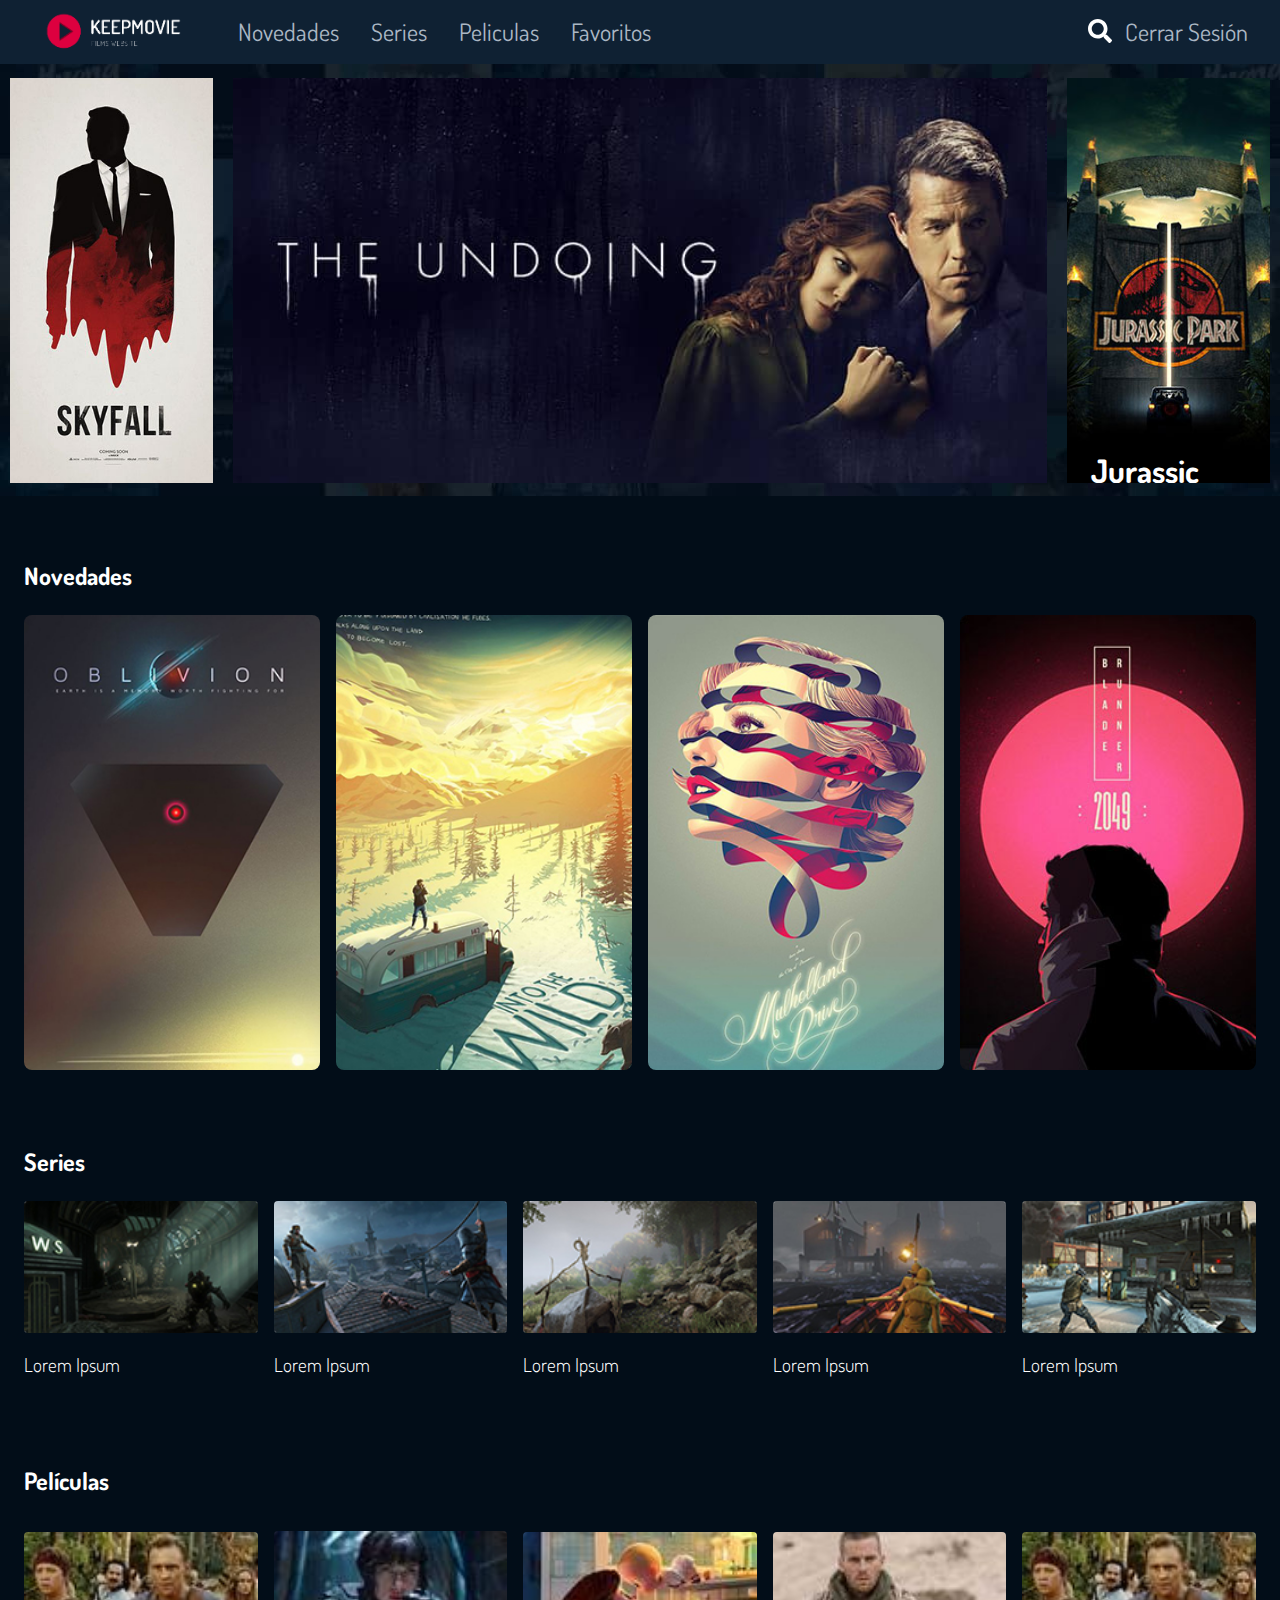
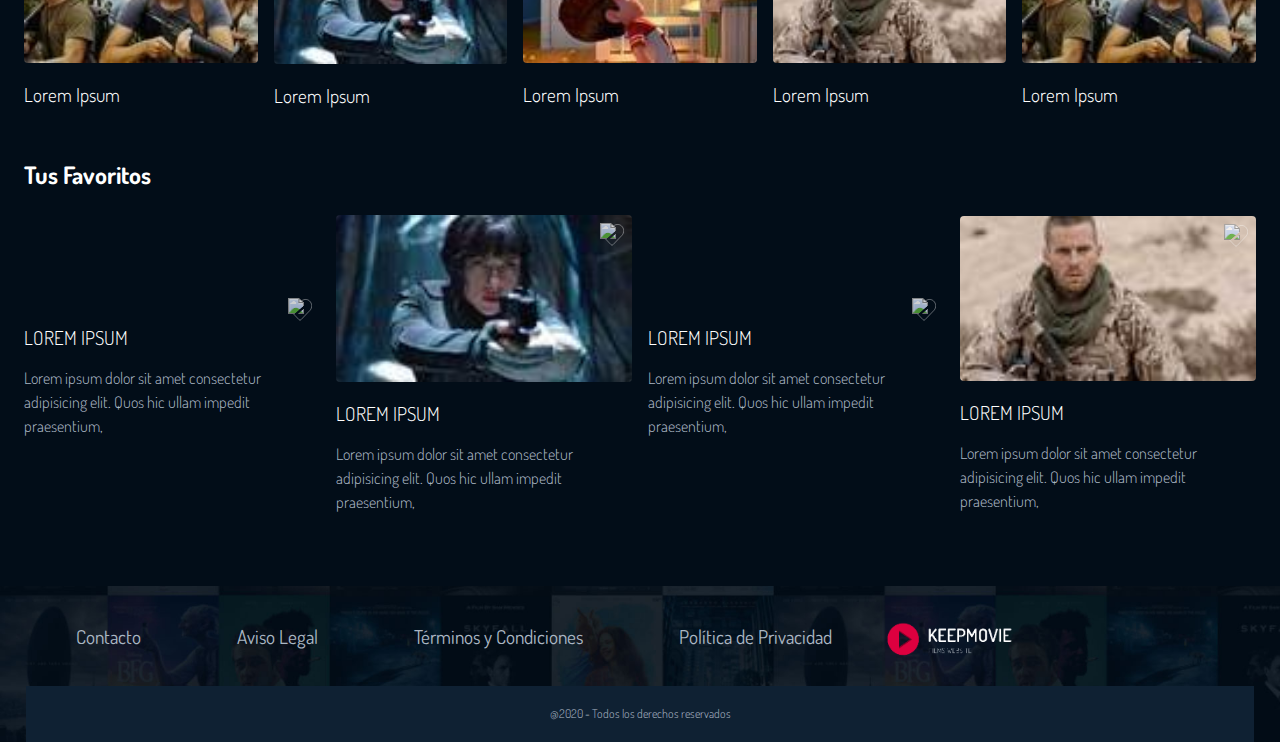
==== src/home.html @ b4429f15 "Subir practica completa" ====
<!DOCTYPE html>
<html lang="en">

<head>
	<meta charset="UTF-8">
	<meta name="viewport" content="width=device-width, initial-scale=1.0">
	<title>Ver Todas las Series Online</title>
	<link rel="stylesheet" href="./css/style.css">
</head>

<body>
	<nav id="navbar" class="navbar">
		<div class="logo">
			<a href="./home.html"><img src="./img/Logo4.png" alt=""></a>
		</div>

		<input type="checkbox" id="burger-checkbox">
		<label for="burger-checkbox" class="burger-label"></label>


		<ul class="navbar-list open">
			<li class="navbar-item"><a href="#Novedades">Novedades</a></li>
			<li class="navbar-item"><a href="#Series">Series</a></li>
			<li class="navbar-item"><a href="#Pelis">Peliculas</a></li>
			<li class="navbar-item"><a href="#Favoritos">Favoritos</a></li>
			<div class="navbar-item sesion"><a href="./index.html" target="_self">Cerrar Sesión</a></div>
		</ul>

		<div class="login">
			<div class="search">
				<a href="/search.html" target="_self" rel="noopener,noreferrer">
					<label for="search-checkbox" class="search-label"></label>
				</a>
				<div class="section"><a href="index.html">Cerrar Sesión</a></div>
			</div>
		</div>

	</nav>

	<!-- Slider Destacados -->
	<header class="slider">
		<div class="slide">
			<div class="content">
				<div class="description">
					<h2>SkyFall</h2>
				</div>
			</div>
		</div>
		<div class="slide">
			<div class="content">
				<div class="description">
					<h2>The Undoing</h2>
				</div>
			</div>
		</div>
		<div class="slide">
			<div class="content">
				<div class="description">
					<h2>Jurassic Park</h2>
				</div>
			</div>
		</div>
	</header>

	<!-- Contenido Principal-->
	<div class="wrapper">
		<main class="main-container">
			<section id="Novedades">
				<div class="header">
					<h1>Novedades</h1>
				</div>
				<div class="body">
					<div class="flex-card-container tablet">
						<article class="flex-card">
							<a href="./single.html" target="_Self" rel="noopener, noreferrer">
								<img src="./img/peli1.jpg" alt="">

								<div class="oculto">
									<div class="card-img-top">
										<input type="checkbox" id="favorite-checkbox">
										<label for="favorite-checkbox" class="favorite-label"></label>
									</div>
									<div class="details">
										<h2 class="title">Oblivion</h2>
										<div class="rating">
											<p class="punctuation">
												<img class="icon-star" src="../img/rating.svg">
												<span>7</span>/ 10
											</p>
											<ul>
												<li>2013</li>
											</ul>
										</div>
										<p class="sipnosis">Las Beta Tester más poderosas de la Tierra deben unirse
											para proteger un sofwarre de un bug permanente.
										</p>
									</div>
								</div>
							</a>
						</article>
						<article class="flex-card">
							<a href="./single.html" target="_Self" rel="noopener, noreferrer">
								<img src="./img/peli2.jpg" alt="">
								<div class="oculto">
									<div class="card-img-top">
										<input type="checkbox" id="favorite-checkbox2">
										<label for="favorite-checkbox2" class="favorite-label"></label>
									</div>
									<div class="details">
										<h2 class="title">Into the Wild</h2>
										<div class="rating">
											<p class="punctuation">
												<img class="icon-star" src="../img/rating.svg">
												<span>8</span>/ 10
											</p>
											<ul>
												<li>2007</li>
											</ul>
										</div>
										<p class="sipnosis">Narra la travesía de un estudiante de Bootcamp pasando por
											diferentes temáticas que conforman toda una aventura.
										</p>
									</div>
								</div>
							</a>
						</article>

						<article class="flex-card">
							<a href="./single.html" target="_Self" rel="noopener, noreferrer">
								<img src="./img/peli3.jpg" alt="">

								<div class="oculto">
									<div class="card-img-top">
										<input type="checkbox" id="favorite-checkbox3">
										<label for="favorite-checkbox3" class="favorite-label"></label>
									</div>
									<div class="details">
										<h2 class="title">Mulholland drive</h2>
										<div class="rating">
											<p class="punctuation">
												<img class="icon-star" src="../img/rating.svg">
												<span>9</span>/ 10
											</p>
											<ul>
												<li>2001</li>
											</ul>
										</div>
										<p class="sipnosis">Una aspirante a programadora, inicia todo un viaje
											introespectivo a través del
											código
										</p>
									</div>
								</div>
							</a>
						</article>
						<article class="flex-card">
							<a href="./single.html" target="_Self" rel="noopener, noreferrer"></a>
							<img src="./img/peli4.jpg" alt="">

							<div class="oculto">
								<div class="card-img-top">
									<input type="checkbox" id="favorite-checkbox4">
									<label for="favorite-checkbox4" class="favorite-label"></label>
								</div>
								<div class="details">
									<h2 class="title">Blade Runners</h2>
									<div class="rating">
										<p class="punctuation">
											<img class="icon-star" src="../img/rating.svg">
											<span>10</span>/ 10
										</p>
										<ul>
											<li>1982</li>
										</ul>
									</div>
									<p class="sipnosis">Un robots que enseña a sus discipulos robots a escribir código
										mediante la música.
									</p>
								</div>
							</div>
							</a>
						</article>
					</div>
				</div>
			</section>

			<section id="Series">
				<div class="header">
					<h1>Series</h1>
				</div>
				<div class="flex-card-container">
					<article class="flex-card">
						<a href="single.html" target="_rel">
							<img class="thumbails" src="./img/Recomendado1.jpg" alt="">
							<h2 class="title">Lorem Ipsum</h2>
						</a>
					</article>

					<article class="flex-card">
						<a href="single.html" target="_rel">
							<img class="thumbails" src="./img/Recomendado2.jpg" alt="">
							<h2 class="title">Lorem Ipsum</h2>
						</a>
					</article>

					<article class="flex-card">
						<a href="single.html" target="_rel">
							<img class="thumbails" src="./img/Recomendado3.jpg" alt="">
							<h2 class="title">Lorem Ipsum</h2>
						</a>
					</article>

					<article class="flex-card">
						<a href="single.html" target="_rel">
							<img class="thumbails" src="./img/Recomendado4.jpg" alt="">
							<h2 class="title">Lorem Ipsum</h2>
						</a>

					</article>

					<article class="flex-card">
						<a href="single.html" target="_rel">
							<img class="thumbails" src="./img/Recomendado5.jpg" alt="">
							<h2 class="title">Lorem Ipsum</h2>
						</a>

					</article>

					<article class="flex-card">
						<a href="single.html" target="_rel">
							<img class="thumbails" src="./img/Recomendado6.jpg" alt="">
							<h2 class="title">Lorem Ipsum</h2>
						</a>
					</article>
				</div>
			</section>

			<section id="Pelis">
				<div class="header">
					<h1>Películas</h1>
				</div>
				<div class="flex-card-container">
					<article class="flex-card">
						<a href="single.html" target="_rel">
							<img class="thumbails" src="./img/pelicula1.jpg" alt="">
							<h2 class="title">Lorem Ipsum</h2>
						</a>
					</article>

					<article class="flex-card">
						<a href="single.html" target="_rel">
							<img class="thumbails" src="./img/pelicula2.jpg" alt="">
							<h2 class="title">Lorem Ipsum</h2>
						</a>
					</article>

					<article class="flex-card">
						<a href="single.html" target="_rel">
							<img class="thumbails" src="./img/pelicula3.jpg" alt="">
							<h2 class="title">Lorem Ipsum</h2>
						</a>
					</article>

					<article class="flex-card">
						<a href="single.html" target="_rel">
							<img class="thumbails" src="./img/pelicula4.jpg" alt="">
							<h2 class="title">Lorem Ipsum</h2>
						</a>
					</article>

					<article class="flex-card">
						<a href="single.html" target="_rel">
							<img class="thumbails" src="./img/pelicula1.jpg" alt="">
							<h2 class="title">Lorem Ipsum</h2>
						</a>
					</article>

					<article class="flex-card">
						<a href="single.html" target="_rel">
							<img class="thumbails" src="./img/pelicula6.jpg" alt="">
							<h2 class="title">Lorem Ipsum</h2>
						</a>
					</article>
				</div>
			</section>

			<section id="Favoritos">
				<div class="header">
					<h1>Tus Favoritos</h1>
				</div>
				<div class="flex-card-container">
					<article class="flex-card">
						<div class="card-img-top favorite-hard">
							<img src="../img/favorito.svg" class="">
						</div>
						<img class="thumbails" src="./img/recomendado1.jpg" alt="">
						<h2 class="title">Lorem Ipsum</h2>
						<p>Lorem ipsum dolor sit amet consectetur adipisicing elit. Quos hic ullam impedit praesentium,
						</p>
					</article>

					<article class="flex-card">
						<div class="card-img-top favorite-hard">
							<img src="../img/favorito.svg" class="">
						</div>
						<img class="thumbails" src="./img/pelicula2.jpg" alt="">
						<h2 class="title">Lorem Ipsum</h2>
						<p>Lorem ipsum dolor sit amet consectetur adipisicing elit. Quos hic ullam impedit praesentium,
						</p>
					</article>

					<article class="flex-card">
						<div class="card-img-top favorite-hard">
							<img src="../img/favorito.svg" class="">
						</div>
						<img class="thumbails" src="./img/recomendado3.jpg" alt="">
						<h2 class="title">Lorem Ipsum</h2>
						<p>Lorem ipsum dolor sit amet consectetur adipisicing elit. Quos hic ullam impedit praesentium,
						</p>

					</article>

					<article class="flex-card">

						<div class="card-img-top favorite-hard">
							<img src="../img/favorito.svg" class="">
						</div>
						<img class="thumbails" src="./img/pelicula4.jpg" alt="">
						<h2 class="title">Lorem Ipsum</h2>
						<p>Lorem ipsum dolor sit amet consectetur adipisicing elit. Quos hic ullam impedit praesentium,
						</p>
					</article>
				</div>
			</section>
		</main>
	</div>

	<footer class="footer">
		<div class="footer-menu">
			<ul class="footer-list">
				<li class="footer-item"><a href="./404.html">Contacto</a></li>
				<li class="footer-item"><a href="./404.html">Aviso Legal</a></li>
				<li class="footer-item"><a href="./404.html">Términos y Condiciones</a></li>
				<li class="footer-item"><a href="./404.html">Política de Privacidad</a></li>
			</ul>
			<a href="./home.html" target="_self" class="logo-footer"><img src="./img/Logo4.png" alt=""></a>
		</div>
		<p class="credit">@2020 - Todos los derechos reservados</p>
	</footer>

</body>

</html>
---- src/css/style.css ----
@import url(./reset.css);
@import url(./global.css);
@import url(./navbar.css);
@import url(./header.css);
@import url(./login.css);  
@import url(./main.css);
@import url(./single.css);
@import url(./footer.css);
@import url(./animations.css);
@import url(./search.css);
@import url(./404.css);
@import url(./comingsoon.css);
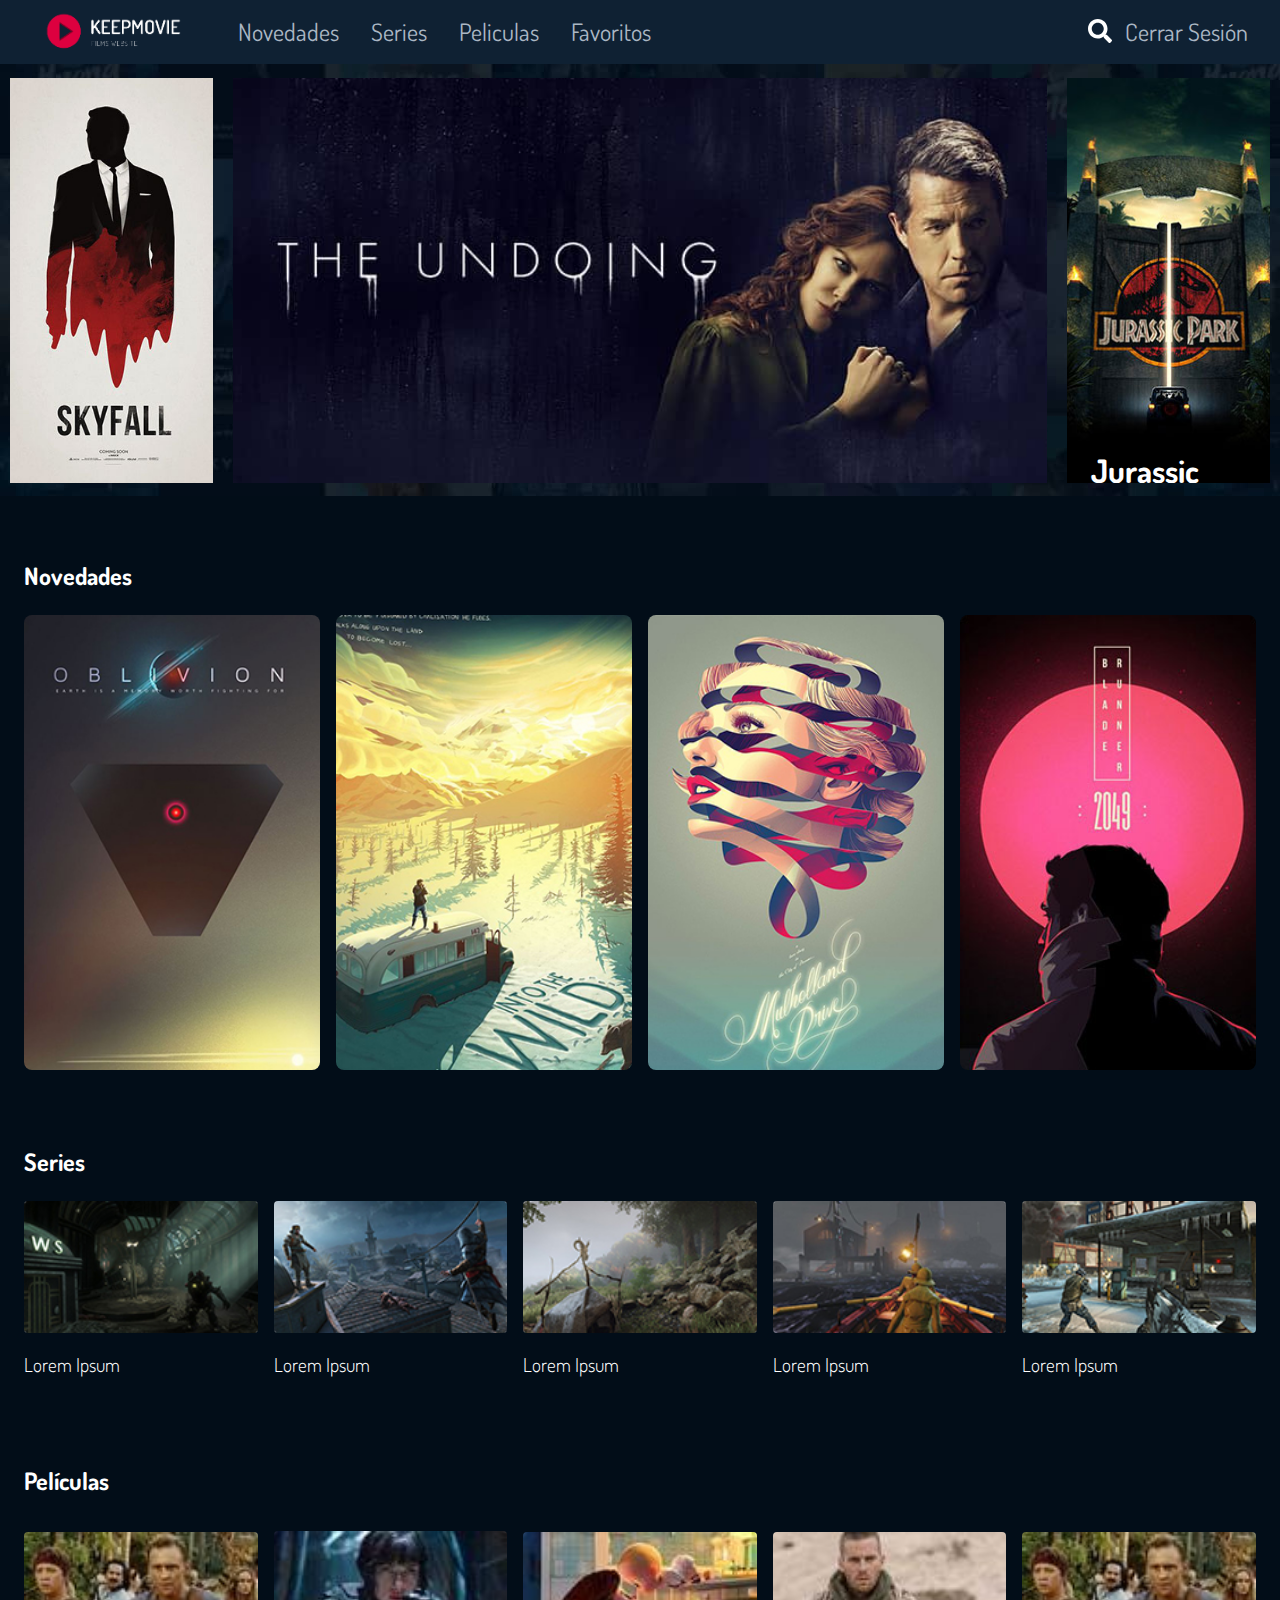
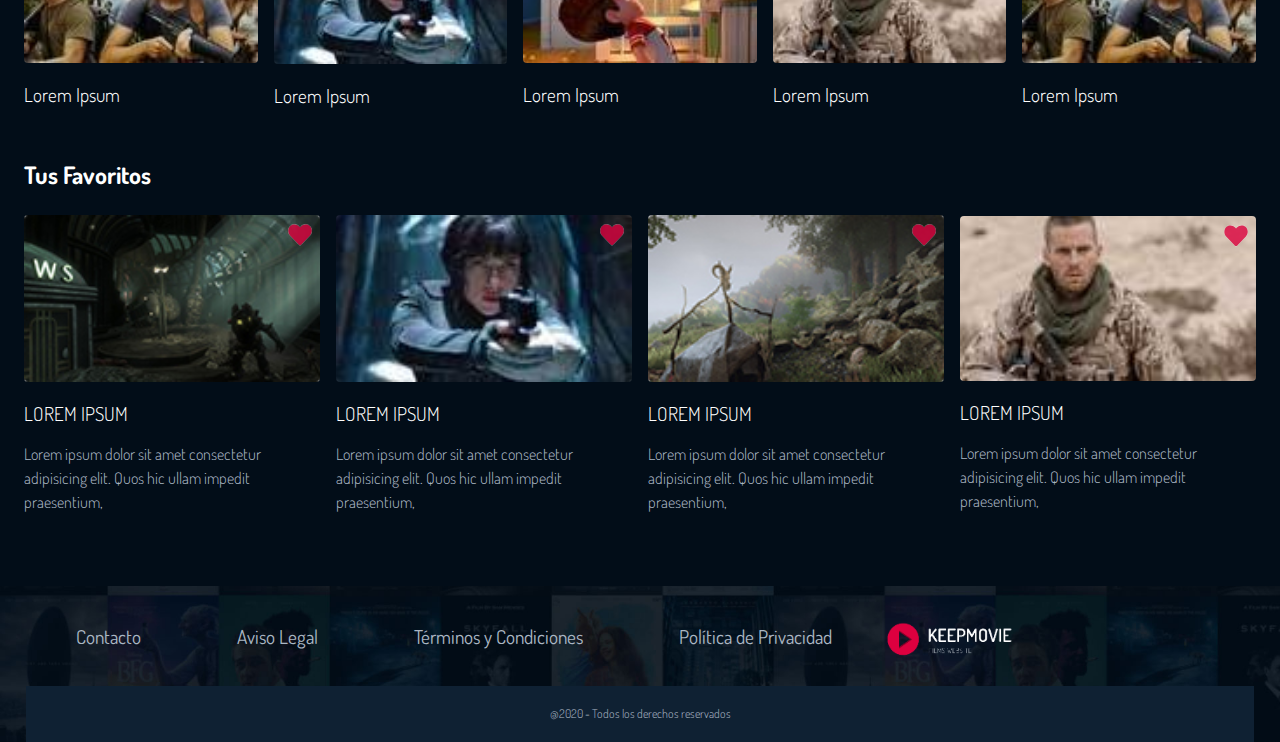
==== commit af418386: "Retoques en las rutas de imágenes" ====
--- a/src/home.html
+++ b/src/home.html
@@ -28,7 +28,7 @@
 
 		<div class="login">
 			<div class="search">
-				<a href="/search.html" target="_self" rel="noopener,noreferrer">
+				<a href="./search.html" target="_self" rel="noopener,noreferrer">
 					<label for="search-checkbox" class="search-label"></label>
 				</a>
 				<div class="section"><a href="index.html">Cerrar Sesión</a></div>
@@ -84,7 +84,7 @@
 										<h2 class="title">Oblivion</h2>
 										<div class="rating">
 											<p class="punctuation">
-												<img class="icon-star" src="../img/rating.svg">
+												<img class="icon-star" src="./img/rating.svg">
 												<span>7</span>/ 10
 											</p>
 											<ul>
@@ -110,7 +110,7 @@
 										<h2 class="title">Into the Wild</h2>
 										<div class="rating">
 											<p class="punctuation">
-												<img class="icon-star" src="../img/rating.svg">
+												<img class="icon-star" src="./img/rating.svg">
 												<span>8</span>/ 10
 											</p>
 											<ul>
@@ -138,7 +138,7 @@
 										<h2 class="title">Mulholland drive</h2>
 										<div class="rating">
 											<p class="punctuation">
-												<img class="icon-star" src="../img/rating.svg">
+												<img class="icon-star" src="./img/rating.svg">
 												<span>9</span>/ 10
 											</p>
 											<ul>
@@ -166,7 +166,7 @@
 									<h2 class="title">Blade Runners</h2>
 									<div class="rating">
 										<p class="punctuation">
-											<img class="icon-star" src="../img/rating.svg">
+											<img class="icon-star" src="./img/rating.svg">
 											<span>10</span>/ 10
 										</p>
 										<ul>
@@ -291,9 +291,9 @@
 				<div class="flex-card-container">
 					<article class="flex-card">
 						<div class="card-img-top favorite-hard">
-							<img src="../img/favorito.svg" class="">
+							<img src="./img/favorito.svg" class="">
 						</div>
-						<img class="thumbails" src="./img/recomendado1.jpg" alt="">
+						<img class="thumbails" src="./img/Recomendado1.jpg" alt="">
 						<h2 class="title">Lorem Ipsum</h2>
 						<p>Lorem ipsum dolor sit amet consectetur adipisicing elit. Quos hic ullam impedit praesentium,
 						</p>
@@ -301,7 +301,7 @@
 
 					<article class="flex-card">
 						<div class="card-img-top favorite-hard">
-							<img src="../img/favorito.svg" class="">
+							<img src="./img/favorito.svg" class="">
 						</div>
 						<img class="thumbails" src="./img/pelicula2.jpg" alt="">
 						<h2 class="title">Lorem Ipsum</h2>
@@ -311,9 +311,9 @@
 
 					<article class="flex-card">
 						<div class="card-img-top favorite-hard">
-							<img src="../img/favorito.svg" class="">
+							<img src="./img/favorito.svg" class="">
 						</div>
-						<img class="thumbails" src="./img/recomendado3.jpg" alt="">
+						<img class="thumbails" src="./img/Recomendado3.jpg" alt="">
 						<h2 class="title">Lorem Ipsum</h2>
 						<p>Lorem ipsum dolor sit amet consectetur adipisicing elit. Quos hic ullam impedit praesentium,
 						</p>
@@ -323,7 +323,7 @@
 					<article class="flex-card">
 
 						<div class="card-img-top favorite-hard">
-							<img src="../img/favorito.svg" class="">
+							<img src="./img/favorito.svg" class="">
 						</div>
 						<img class="thumbails" src="./img/pelicula4.jpg" alt="">
 						<h2 class="title">Lorem Ipsum</h2>
